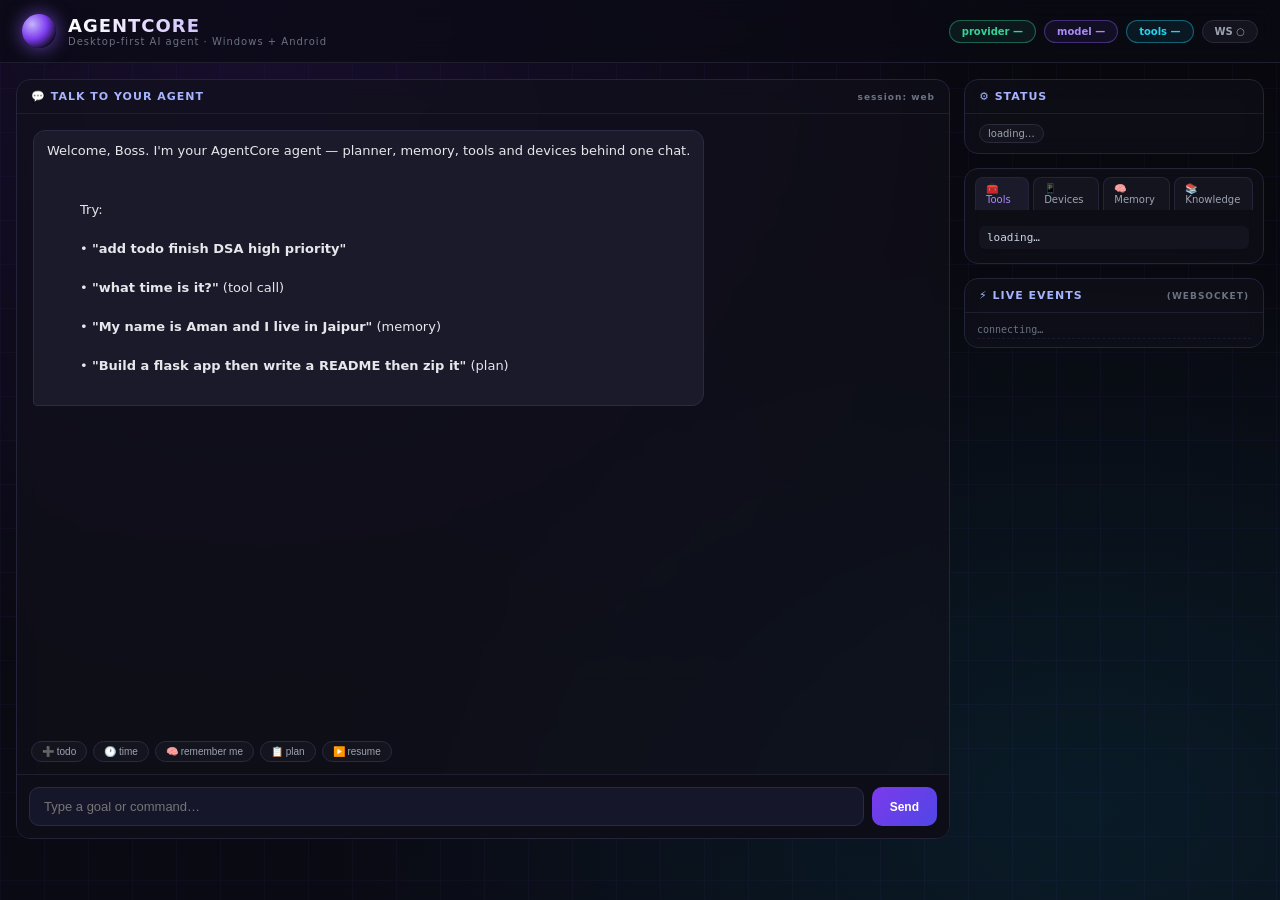
==== ui/dashboard.html @ 0bfd79b6 "Initial commit: AgentCore desktop-first AI agent platform - Event-driven orchestrator + dedicated Ex" ====
<!DOCTYPE html>
<html lang="en">
<head>
<meta charset="UTF-8">
<meta name="viewport" content="width=device-width, initial-scale=1.0">
<title>AgentCore — Dashboard</title>
<style>
*{margin:0;padding:0;box-sizing:border-box}
body{font-family:'Segoe UI',Inter,system-ui,sans-serif;background:#07070d;color:#e5e7eb;min-height:100vh}
.bg{position:fixed;inset:0;background:radial-gradient(ellipse at 20% 0%,rgba(124,58,237,.14),transparent 55%),radial-gradient(ellipse at 85% 90%,rgba(6,182,212,.10),transparent 50%),linear-gradient(180deg,#07070d,#0a0a14);z-index:-2}
.grid-bg{position:fixed;inset:0;background-image:linear-gradient(rgba(139,92,246,.04) 1px,transparent 1px),linear-gradient(90deg,rgba(139,92,246,.04) 1px,transparent 1px);background-size:44px 44px;z-index:-1}
.topbar{display:flex;justify-content:space-between;align-items:center;padding:14px 22px;border-bottom:1px solid #1e1e2e;background:rgba(10,10,20,.7);backdrop-filter:blur(12px);position:sticky;top:0;z-index:10}
.brand{display:flex;align-items:center;gap:12px}
.orb{width:34px;height:34px;border-radius:50%;background:radial-gradient(circle at 30% 30%,#c4b5fd,#7c3aed 45%,#0a0a14 80%);box-shadow:0 0 18px rgba(139,92,246,.7);animation:float 3s ease-in-out infinite}
@keyframes float{0%,100%{transform:translateY(0)}50%{transform:translateY(-3px)}}
.brand h1{font-size:18px;font-weight:800;letter-spacing:1px;background:linear-gradient(90deg,#fff,#a78bfa);-webkit-background-clip:text;-webkit-text-fill-color:transparent}
.brand small{display:block;font-size:10px;color:#6b7280;letter-spacing:1px}
.chips{display:flex;gap:8px;align-items:center;flex-wrap:wrap}
.chip{padding:5px 12px;border-radius:20px;font-size:10px;font-weight:700;border:1px solid #2a2a3a;background:#14141f;color:#9ca3af}
.chip.on{color:#34d399;border-color:rgba(52,211,153,.4);background:rgba(52,211,153,.08)}
.chip.purple{color:#a78bfa;border-color:rgba(139,92,246,.4);background:rgba(139,92,246,.08)}
.chip.cyan{color:#22d3ee;border-color:rgba(34,211,238,.4);background:rgba(34,211,238,.08)}
.layout{display:grid;grid-template-columns:1fr 300px;gap:14px;padding:16px;max-width:1400px;margin:0 auto}
@media(max-width:1000px){.layout{grid-template-columns:1fr}}
.panel{background:rgba(17,17,28,.6);border:1px solid #23233a;border-radius:14px;overflow:hidden;backdrop-filter:blur(10px)}
.panel h3{font-size:11px;letter-spacing:1px;color:#a5b4fc;padding:10px 14px;border-bottom:1px solid #1e1e2e;text-transform:uppercase;display:flex;justify-content:space-between;align-items:center}
.chat{display:flex;flex-direction:column;height:calc(100vh - 140px);min-height:480px}
.messages{flex:1;overflow-y:auto;padding:16px;display:flex;flex-direction:column;gap:12px}
.msg{max-width:85%;padding:10px 13px;border-radius:12px;font-size:13px;line-height:1.5;white-space:pre-wrap;animation:in .25s ease}
@keyframes in{from{opacity:0;transform:translateY(6px)}to{opacity:1;transform:translateY(0)}}
.msg.user{align-self:flex-end;background:linear-gradient(135deg,#7c3aed,#4f46e5);color:#fff;border-bottom-right-radius:4px}
.msg.bot{align-self:flex-start;background:#1a1a2a;border:1px solid #2a2a44;border-bottom-left-radius:4px}
.msg.sys{align-self:center;background:#14141f;border:1px dashed #3a3a55;font-size:11px;color:#9ca3af;border-radius:20px;padding:5px 12px}
.msg .meta{font-size:10px;color:#6b7280;margin-top:5px}
.inputbar{display:flex;gap:8px;padding:12px;border-top:1px solid #1e1e2e;background:#0d0d18}
.inputbar input{flex:1;background:#16162a;border:1px solid #2a2a44;color:#fff;padding:11px 14px;border-radius:10px;outline:none;font-size:13px}
.inputbar input:focus{border-color:#7c3aed}
.btn{background:linear-gradient(135deg,#7c3aed,#4f46e5);color:#fff;border:none;padding:10px 18px;border-radius:10px;font-weight:700;font-size:12px;cursor:pointer}
.btn:hover{opacity:.9}
.btn.ghost{background:#1a1a2a;border:1px solid #2a2a44;color:#9ca3af}
.side{display:flex;flex-direction:column;gap:14px;max-height:calc(100vh - 140px);overflow-y:auto}
.kv{font-size:11px;padding:4px 0;display:flex;justify-content:space-between;border-bottom:1px solid #1a1a2c}
.kv span:last-child{color:#d1d5db;font-weight:600}
.tabrow{display:flex;gap:4px;padding:8px 10px 0}
.tab{padding:5px 10px;border-radius:8px 8px 0 0;font-size:10px;cursor:pointer;background:#14141f;color:#9ca3af;border:1px solid #23233a;border-bottom:none}
.tab.active{background:#1a1a2a;color:#a78bfa}
.tabpane{padding:10px 14px;font-size:11px;color:#cbd5e1;display:none}
.tabpane.active{display:block}
.tabpane ul{list-style:none;margin-top:6px}
.tabpane li{padding:5px 8px;border-radius:6px;background:#14141f;margin-bottom:4px;font-family:monospace;font-size:11px}
.eventlog{max-height:200px;overflow-y:auto;font-family:monospace;font-size:10px;color:#6b7280;padding:8px 12px}
.eventlog div{border-bottom:1px dashed #1a1a2c;padding:3px 0;word-break:break-all}
.statusrow{display:flex;gap:8px;padding:10px 14px;flex-wrap:wrap}
.minichip{font-size:10px;padding:3px 8px;border-radius:12px;background:#14141f;border:1px solid #2a2a3a;color:#9ca3af}
.qs{padding:8px 14px 12px;display:flex;gap:6px;flex-wrap:wrap}
.qs button{background:#14141f;border:1px solid #2a2a44;color:#9ca3af;padding:4px 10px;border-radius:16px;font-size:10px;cursor:pointer}
.qs button:hover{border-color:#7c3aed;color:#fff}
.spinner{display:inline-block;width:12px;height:12px;border:2px solid #7c3aed;border-top-color:transparent;border-radius:50%;animation:spin .8s linear infinite;vertical-align:middle}
@keyframes spin{to{transform:rotate(360deg)}}
</style>
</head>
<body>
<div class="bg"></div><div class="grid-bg"></div>

<div class="topbar">
  <div class="brand"><div class="orb"></div>
    <div><h1>AGENTCORE</h1><small>Desktop-first AI agent · Windows + Android</small></div>
  </div>
  <div class="chips">
    <span class="chip on" id="chip-provider">provider —</span>
    <span class="chip purple" id="chip-model">model —</span>
    <span class="chip cyan" id="chip-tools">tools —</span>
    <span class="chip" id="chip-ws">WS ●</span>
  </div>
</div>

<div class="layout">
  <!-- chat -->
  <div class="panel chat">
    <h3>💬 Talk to your agent <span style="color:#6b7280;font-size:9px;text-transform:none">session: <span id="sessionId">web</span></span></h3>
    <div class="messages" id="messages">
      <div class="msg bot">Welcome, Boss. I'm your AgentCore agent — planner, memory, tools and devices behind one chat.<br><br>
        Try:<br>
        • <b>"add todo finish DSA high priority"</b><br>
        • <b>"what time is it?"</b> (tool call)<br>
        • <b>"My name is Aman and I live in Jaipur"</b> (memory)<br>
        • <b>"Build a flask app then write a README then zip it"</b> (plan)
      </div>
    </div>
    <div class="qs">
      <button onclick="quick('add todo finish DSA high priority')">➕ todo</button>
      <button onclick="quick('what time is it?')">🕐 time</button>
      <button onclick="quick('My name is Aman and I live in Jaipur')">🧠 remember me</button>
      <button onclick="quick('Build a flask app then write a README then zip it')">📋 plan</button>
      <button onclick="quick('resume')">▶️ resume</button>
    </div>
    <div class="inputbar">
      <input id="inp" placeholder="Type a goal or command…" onkeydown="if(event.key==='Enter')send()">
      <button class="btn" onclick="send()">Send</button>
    </div>
  </div>

  <!-- side -->
  <div class="side">
    <div class="panel">
      <h3>⚙️ Status</h3>
      <div class="statusrow" id="statusRow"><span class="minichip">loading…</span></div>
    </div>

    <div class="panel">
      <div class="tabrow">
        <div class="tab active" data-tab="tools" onclick="tab('tools')">🧰 Tools</div>
        <div class="tab" data-tab="devices" onclick="tab('devices')">📱 Devices</div>
        <div class="tab" data-tab="memory" onclick="tab('memory')">🧠 Memory</div>
        <div class="tab" data-tab="knowledge" onclick="tab('knowledge')">📚 Knowledge</div>
      </div>
      <div class="tabpane active" id="pane-tools"><ul id="toolsList"><li>loading…</li></ul></div>
      <div class="tabpane" id="pane-devices"><ul id="devicesList"><li>loading…</li></ul></div>
      <div class="tabpane" id="pane-memory"><ul id="memoryList"><li>loading…</li></ul></div>
      <div class="tabpane" id="pane-knowledge">
        <div style="display:flex;gap:6px">
          <input id="kq" placeholder="search knowledge…" style="flex:1;background:#14141f;border:1px solid #2a2a44;color:#fff;padding:6px 8px;border-radius:8px;font-size:11px;outline:none">
          <button class="btn" style="padding:6px 10px;font-size:10px" onclick="ksearch()">🔍</button>
        </div>
        <ul id="knowledgeList" style="margin-top:8px"><li>search your indexed notes</li></ul>
        <div style="margin-top:10px;font-size:10px;color:#6b7280">Index files: <code>python main.py ingest &lt;path&gt;</code></div>
      </div>
    </div>

    <div class="panel">
      <h3>⚡ Live events <span style="color:#6b7280;font-size:9px">(WebSocket)</span></h3>
      <div class="eventlog" id="eventlog"><div>connecting…</div></div>
    </div>
  </div>
</div>

<script>
const $ = id => document.getElementById(id);
let ws = null;
const sid = () => $('sessionId').textContent;

function addMsg(text, who){
  const d = document.createElement('div');
  d.className = 'msg ' + who;
  d.textContent = text;
  $('messages').appendChild(d);
  $('messages').scrollTop = $('messages').scrollHeight;
}
function typing(){
  const d = document.createElement('div');
  d.className = 'msg bot';
  d.innerHTML = '<span class="spinner"></span> thinking…';
  d.id = 'typing';
  $('messages').appendChild(d);
  $('messages').scrollTop = $('messages').scrollHeight;
  return d;
}

async function send(){
  const v = $('inp').value.trim();
  if(!v) return;
  $('inp').value = '';
  if(v.toLowerCase() === 'resume'){
    addMsg('resume', 'user');
    const t = typing();
    const r = await fetch('/api/resume', {method:'POST', headers:{'Content-Type':'application/json'},
      body: JSON.stringify({session_id: sid()})});
    const d = await r.json();
    t.remove(); addMsg(d.response, 'bot'); return;
  }
  addMsg(v, 'user');
  const t = typing();
  try{
    const r = await fetch('/api/chat', {method:'POST', headers:{'Content-Type':'application/json'},
      body: JSON.stringify({message: v, session_id: sid()})});
    const d = await r.json();
    t.remove();
    addMsg(d.response, 'bot');
    refresh();
  }catch(e){ t.remove(); addMsg('Error: '+e.message, 'bot'); }
}
function quick(v){ $('inp').value = v; send(); }

// ---- side panels ----
function tab(name){
  document.querySelectorAll('.tab').forEach(t=>t.classList.toggle('active', t.dataset.tab===name));
  document.querySelectorAll('.tabpane').forEach(p=>p.classList.toggle('active', p.id==='pane-'+name));
}
async function refresh(){
  try{
    const st = await (await fetch('/api/status?session_id='+sid())).json();
    $('chip-provider').textContent = 'session ' + st.session;
    $('statusRow').innerHTML = [
      ['messages', st.messages_in_history],
      ['tools', st.tools_registered],
      ['task', st.working && st.working.current_task ? st.working.current_task.slice(0,28) : '—'],
    ].map(([k,v])=>`<span class="minichip">${k}: <b>${v||'—'}</b></span>`).join('');
    const tools = await (await fetch('/api/tools')).json();
    $('chip-tools').textContent = 'tools ' + tools.count;
    $('toolsList').innerHTML = tools.tools.map(t=>`<li>${t}</li>`).join('');
    const devs = await (await fetch('/api/devices')).json();
    $('devicesList').innerHTML = Object.entries(devs).map(([k,v])=>
      `<li>${k} — ${v.online ? '🟢 online' : '⚫ offline'} <span style="color:#6b7280">(${v.platform||''})</span></li>`).join('');
    const facts = await (await fetch('/api/memory/facts?session_id='+sid())).json();
    $('memoryList').innerHTML = (facts.facts.length? facts.facts.map(f=>`<li>${f}</li>`).join('') : '<li>(no facts yet — tell me about yourself)</li>');
  }catch(e){ console.log('refresh err', e); }
}

async function ksearch(){
  const q = $('kq').value.trim();
  if(!q) return;
  const r = await (await fetch('/api/knowledge/search?q='+encodeURIComponent(q)+'&top_k=5')).json();
  $('knowledgeList').innerHTML = (r.hits.length? r.hits.map(h=>`<li>${h}</li>`).join('') : '<li>(no hits)</li>');
}

// ---- websocket: chat + live events ----
function connectWS(){
  const proto = location.protocol === 'https:' ? 'wss' : 'ws';
  ws = new WebSocket(`${proto}://${location.host}/ws`);
  ws.onopen = ()=>{ $('chip-ws').textContent='WS ● live'; $('chip-ws').classList.add('on'); };
  ws.onclose = ()=>{ $('chip-ws').textContent='WS ○'; $('chip-ws').classList.remove('on'); setTimeout(connectWS, 2000); };
  ws.onmessage = ev => {
    const m = JSON.parse(ev.data);
    if(m.type === 'reply'){
      // remove typing if present
      const t = $('typing'); if(t) t.remove();
      addMsg(m.response, 'bot'); refresh();
      return;
    }
    // event feed
    const log = $('eventlog');
    const d = document.createElement('div');
    d.textContent = `${new Date(m.ts*1000).toLocaleTimeString()} · ${m.type}${m.provider?' · '+m.provider:''}${m.tool?' · '+m.tool:''}`;
    log.prepend(d);
    while(log.children.length > 60) log.lastChild.remove();
  };
}
// chat over ws (fallback path kept simple: use REST above; ws chat works too)
async function init(){
  const h = await (await fetch('/api/health')).json();
  const pc = await (await fetch('/api/provider/check', {method:'POST'})).json();
  const active = pc.providers.find(p=>!p.in_cooldown && p.key_configured);
  $('chip-provider').textContent = 'provider ' + (active? active.provider : (pc.providers[0]||{}).provider || '—');
  $('chip-model').textContent = 'model ' + ((active||{}).model || 'mock');
  refresh();
}
connectWS();
init();
</script>
</body>
</html>
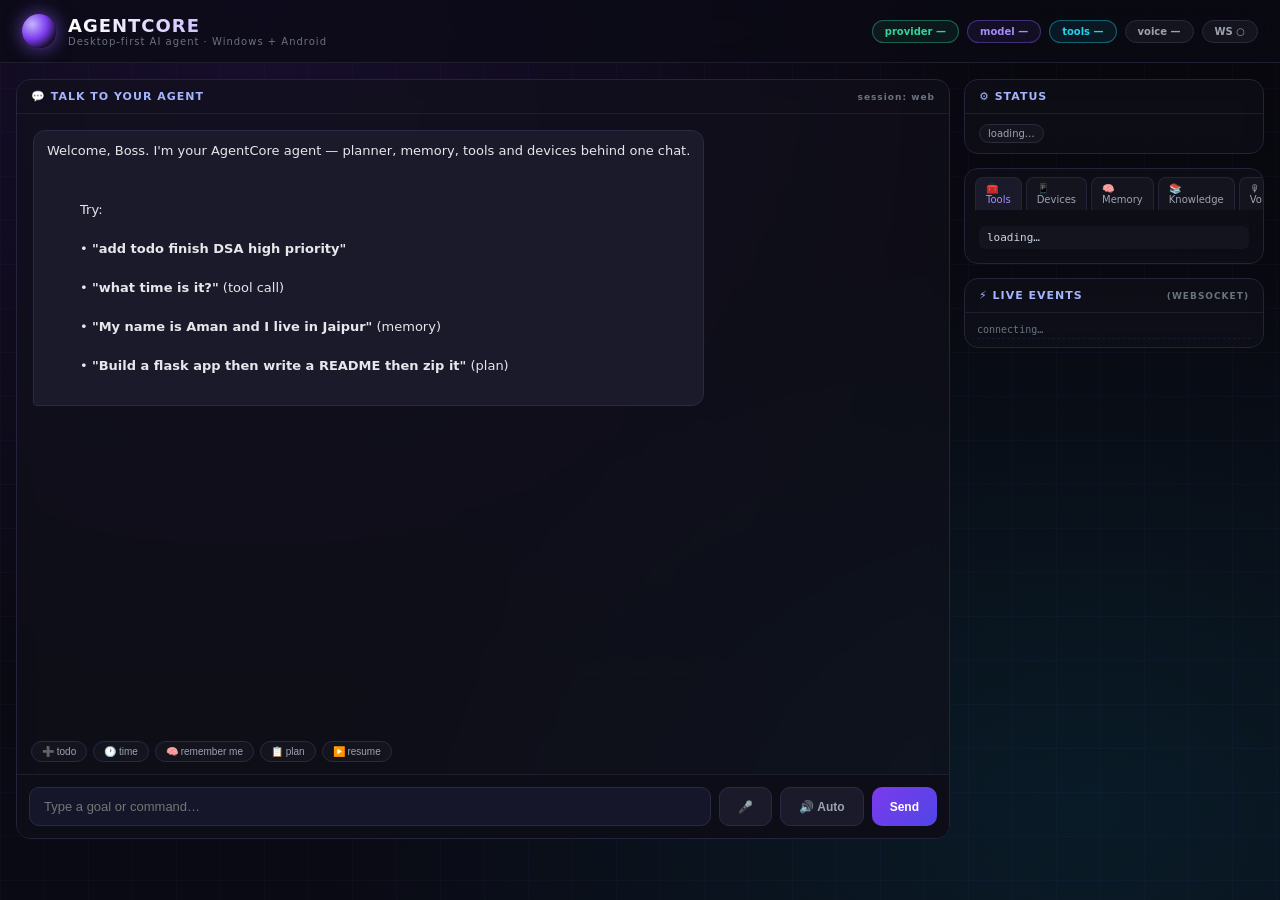
==== commit 11c79f44: "feat(voice): persona switching API & UI, dashboard modernization, direct routing & runtime hardening" ====
--- a/ui/dashboard.html
+++ b/ui/dashboard.html
@@ -57,6 +57,9 @@
 .qs button:hover{border-color:#7c3aed;color:#fff}
 .spinner{display:inline-block;width:12px;height:12px;border:2px solid #7c3aed;border-top-color:transparent;border-radius:50%;animation:spin .8s linear infinite;vertical-align:middle}
 @keyframes spin{to{transform:rotate(360deg)}}
+.btn.listening{background:linear-gradient(135deg,#ef4444,#dc2626)!important;color:#fff!important;animation:micPulse 1.5s infinite}
+.btn.speaking{background:linear-gradient(135deg,#10b981,#059669)!important;color:#fff!important}
+@keyframes micPulse{0%{box-shadow:0 0 0 0 rgba(239,68,68,.7)}70%{box-shadow:0 0 0 10px rgba(239,68,68,0)}100%{box-shadow:0 0 0 0 rgba(239,68,68,0)}}
 </style>
 </head>
 <body>
@@ -70,6 +73,7 @@
     <span class="chip on" id="chip-provider">provider —</span>
     <span class="chip purple" id="chip-model">model —</span>
     <span class="chip cyan" id="chip-tools">tools —</span>
+    <span class="chip" id="chip-voice">voice —</span>
     <span class="chip" id="chip-ws">WS ●</span>
   </div>
 </div>
@@ -96,6 +100,9 @@
     </div>
     <div class="inputbar">
       <input id="inp" placeholder="Type a goal or command…" onkeydown="if(event.key==='Enter')send()">
+      <button id="micBtn" class="btn ghost" onclick="toggleMic()" title="Hold or click to speak (Ctrl+M)">🎤</button>
+      <button id="autoSpeakBtn" class="btn ghost" onclick="toggleAutoSpeak()" title="Toggle auto speech for replies">🔊 Auto</button>
+      <button id="stopAudioBtn" class="btn ghost" onclick="stopAudio()" style="display:none;" title="Stop audio playback">⏹ Stop</button>
       <button class="btn" onclick="send()">Send</button>
     </div>
   </div>
@@ -113,10 +120,29 @@
         <div class="tab" data-tab="devices" onclick="tab('devices')">📱 Devices</div>
         <div class="tab" data-tab="memory" onclick="tab('memory')">🧠 Memory</div>
         <div class="tab" data-tab="knowledge" onclick="tab('knowledge')">📚 Knowledge</div>
+        <div class="tab" data-tab="voice" onclick="tab('voice')">🎙 Voice</div>
       </div>
       <div class="tabpane active" id="pane-tools"><ul id="toolsList"><li>loading…</li></ul></div>
       <div class="tabpane" id="pane-devices"><ul id="devicesList"><li>loading…</li></ul></div>
       <div class="tabpane" id="pane-memory"><ul id="memoryList"><li>loading…</li></ul></div>
+      <div class="tabpane" id="pane-voice">
+        <div style="font-size:11px;padding:6px 0;">
+          <div style="display:flex;justify-content:space-between;margin-bottom:6px"><span>Status:</span><span id="legacy-voice-status" style="color:#34d399">Ready</span></div>
+          <div style="display:flex;justify-content:space-between;margin-bottom:6px;align-items:center">
+            <span>Persona:</span>
+            <select id="legacy-voice-persona" onchange="switchVoicePersona(this.value)" style="background:#14141f;color:#fff;border:1px solid #2a2a44;border-radius:4px;padding:2px 6px;font-size:10px">
+              <option value="jarvis">Jarvis (Male UK)</option>
+              <option value="friday">Friday (Female UK)</option>
+            </select>
+          </div>
+          <div style="display:flex;justify-content:space-between;margin-bottom:6px"><span>TTS Voice:</span><span id="legacy-voice-tts" style="color:#a78bfa">en-GB-RyanNeural</span></div>
+          <div style="display:flex;justify-content:space-between;margin-bottom:6px"><span>STT Engine:</span><span id="legacy-voice-stt" style="color:#22d3ee">WebSpeech / FasterWhisper</span></div>
+        </div>
+        <div style="margin-top:10px;display:flex;gap:6px">
+          <button class="btn ghost" style="flex:1;padding:6px 8px;font-size:10px" onclick="speak('AgentCore voice online and ready.')">🔊 Test Voice</button>
+          <button class="btn ghost" style="flex:1;padding:6px 8px;font-size:10px" onclick="refreshVoice()">🔄 Refresh</button>
+        </div>
+      </div>
       <div class="tabpane" id="pane-knowledge">
         <div style="display:flex;gap:6px">
           <input id="kq" placeholder="search knowledge…" style="flex:1;background:#14141f;border:1px solid #2a2a44;color:#fff;padding:6px 8px;border-radius:8px;font-size:11px;outline:none">
@@ -166,20 +192,185 @@
     const r = await fetch('/api/resume', {method:'POST', headers:{'Content-Type':'application/json'},
       body: JSON.stringify({session_id: sid()})});
     const d = await r.json();
-    t.remove(); addMsg(d.response, 'bot'); return;
+    t.remove(); addMsg(d.response, 'bot');
+    if(autoSpeak && d.response) speak(d.response);
+    return;
   }
   addMsg(v, 'user');
   const t = typing();
   try{
     const r = await fetch('/api/chat', {method:'POST', headers:{'Content-Type':'application/json'},
-      body: JSON.stringify({message: v, session_id: sid()})});
+      body: JSON.stringify({message: v, session_id: sid(), speak: autoSpeak})});
     const d = await r.json();
     t.remove();
     addMsg(d.response, 'bot');
+    if(autoSpeak && d.response) speak(d.response);
     refresh();
   }catch(e){ t.remove(); addMsg('Error: '+e.message, 'bot'); }
 }
 function quick(v){ $('inp').value = v; send(); }
+
+// ---------- VOICE & SPEECH INTERACTION ----------
+let isListening = false;
+let autoSpeak = false;
+let activeAudio = null;
+let recognition = null;
+let mediaRecorder = null;
+let audioChunks = [];
+
+function initSpeech(){
+  const SpeechRec = window.SpeechRecognition || window.webkitSpeechRecognition;
+  if(SpeechRec){
+    recognition = new SpeechRec();
+    recognition.continuous = false;
+    recognition.interimResults = true;
+    recognition.lang = 'en-US';
+    recognition.onstart = () => updateVoiceUI('listening');
+    recognition.onresult = ev => {
+      let tr = '';
+      for(let i = ev.resultIndex; i < ev.results.length; i++) tr += ev.results[i][0].transcript;
+      $('inp').value = tr;
+      if(ev.results[0].isFinal){
+        stopListening();
+        send();
+      }
+    };
+    recognition.onerror = () => stopListening();
+    recognition.onend = () => stopListening();
+  }
+}
+
+function toggleMic(){
+  if(isListening) stopListening();
+  else startListening();
+}
+
+function startListening(){
+  if(activeAudio){ activeAudio.pause(); activeAudio = null; }
+  if(recognition){
+    try{ recognition.start(); isListening = true; updateVoiceUI('listening'); return; }
+    catch(e){}
+  }
+  if(navigator.mediaDevices && navigator.mediaDevices.getUserMedia){
+    navigator.mediaDevices.getUserMedia({audio:true}).then(stream=>{
+      mediaRecorder = new MediaRecorder(stream);
+      audioChunks = [];
+      mediaRecorder.ondataavailable = e => { if(e.data.size>0) audioChunks.push(e.data); };
+      mediaRecorder.onstop = async () => {
+        stream.getTracks().forEach(t=>t.stop());
+        const blob = new Blob(audioChunks, {type:'audio/webm'});
+        try{
+          updateVoiceUI('processing');
+          const res = await fetch('/api/voice/transcribe', {method:'POST', headers:{'Content-Type':'audio/webm'}, body:blob});
+          const d = await res.json();
+          if(d.transcript){ $('inp').value = d.transcript; send(); }
+        }catch(e){ console.error(e); }
+        finally{ updateVoiceUI('idle'); }
+      };
+      mediaRecorder.start();
+      isListening = true;
+      updateVoiceUI('listening');
+    }).catch(err=>{ alert('Mic access error: '+err.message); updateVoiceUI('idle'); });
+  } else {
+    alert('Speech recognition is not supported in this browser.');
+  }
+}
+
+function stopListening(){
+  if(recognition && isListening){ try{ recognition.stop(); }catch(e){} }
+  if(mediaRecorder && mediaRecorder.state==='recording'){ mediaRecorder.stop(); }
+  isListening = false;
+  updateVoiceUI('idle');
+}
+
+function updateVoiceUI(st){
+  const btn = $('micBtn');
+  const chip = $('chip-voice');
+  if(!btn) return;
+  btn.classList.remove('listening', 'speaking');
+  if(st==='listening'){
+    btn.classList.add('listening');
+    if(chip){ chip.textContent = 'voice ● listening'; chip.className = 'chip on'; }
+  } else if(st==='speaking'){
+    btn.classList.add('speaking');
+    if(chip){ chip.textContent = 'voice ● speaking'; chip.className = 'chip purple'; }
+    if($('stopAudioBtn')) $('stopAudioBtn').style.display = 'inline-block';
+  } else {
+    if(chip){ chip.textContent = 'voice ● ready'; chip.className = 'chip'; }
+    if($('stopAudioBtn')) $('stopAudioBtn').style.display = 'none';
+  }
+}
+
+function toggleAutoSpeak(){
+  autoSpeak = !autoSpeak;
+  const btn = $('autoSpeakBtn');
+  if(btn){
+    btn.style.color = autoSpeak ? '#34d399' : '#9ca3af';
+    btn.style.borderColor = autoSpeak ? 'rgba(52,211,153,.4)' : '#2a2a44';
+  }
+}
+
+function stopAudio(){
+  if(activeAudio){ activeAudio.pause(); activeAudio = null; }
+  if('speechSynthesis' in window) window.speechSynthesis.cancel();
+  updateVoiceUI('idle');
+}
+
+function speak(text){
+  if(!text) return;
+  stopAudio();
+  updateVoiceUI('speaking');
+  const url = '/api/voice/synthesize?text=' + encodeURIComponent(text);
+  activeAudio = new Audio(url);
+  activeAudio.onended = () => updateVoiceUI('idle');
+  activeAudio.onerror = () => {
+    if('speechSynthesis' in window){
+      const u = new SpeechSynthesisUtterance(text);
+      u.onend = () => updateVoiceUI('idle');
+      u.onerror = () => updateVoiceUI('idle');
+      window.speechSynthesis.speak(u);
+    } else {
+      updateVoiceUI('idle');
+    }
+  };
+  activeAudio.play().catch(e=>{
+    if('speechSynthesis' in window){
+      const u = new SpeechSynthesisUtterance(text);
+      u.onend = () => updateVoiceUI('idle');
+      window.speechSynthesis.speak(u);
+    } else {
+      updateVoiceUI('idle');
+    }
+  });
+}
+
+function switchVoicePersona(p){
+  fetch('/api/voice/persona', {
+    method: 'POST',
+    headers: {'Content-Type': 'application/json'},
+    body: JSON.stringify({persona: p})
+  }).then(r=>r.json()).then(d=>{
+    if(d.status==='ok') refreshVoice();
+  }).catch(e=>console.error(e));
+}
+
+async function refreshVoice(){
+  try{
+    const d = await (await fetch('/api/voice/health')).json();
+    if($('chip-voice')) $('chip-voice').textContent = 'voice ● ' + (d.persona||'ready');
+    if($('legacy-voice-status')) $('legacy-voice-status').textContent = d.ok ? 'Operational' : 'Ready';
+    if($('legacy-voice-persona') && d.persona) $('legacy-voice-persona').value = d.persona.toLowerCase();
+    if($('legacy-voice-tts') && d.tts_voice) $('legacy-voice-tts').textContent = d.tts_voice;
+    if($('legacy-voice-stt') && d.stt_provider) $('legacy-voice-stt').textContent = d.stt_provider;
+  }catch(e){}
+}
+
+window.addEventListener('keydown', (e) => {
+  if ((e.ctrlKey || e.metaKey) && e.key.toLowerCase() === 'm') {
+    e.preventDefault();
+    toggleMic();
+  }
+});
 
 // ---- side panels ----
 function tab(name){
@@ -203,6 +394,7 @@
       `<li>${k} — ${v.online ? '🟢 online' : '⚫ offline'} <span style="color:#6b7280">(${v.platform||''})</span></li>`).join('');
     const facts = await (await fetch('/api/memory/facts?session_id='+sid())).json();
     $('memoryList').innerHTML = (facts.facts.length? facts.facts.map(f=>`<li>${f}</li>`).join('') : '<li>(no facts yet — tell me about yourself)</li>');
+    refreshVoice();
   }catch(e){ console.log('refresh err', e); }
 }
 
@@ -237,6 +429,7 @@
 }
 // chat over ws (fallback path kept simple: use REST above; ws chat works too)
 async function init(){
+  initSpeech();
   const h = await (await fetch('/api/health')).json();
   const pc = await (await fetch('/api/provider/check', {method:'POST'})).json();
   const active = pc.providers.find(p=>!p.in_cooldown && p.key_configured);
